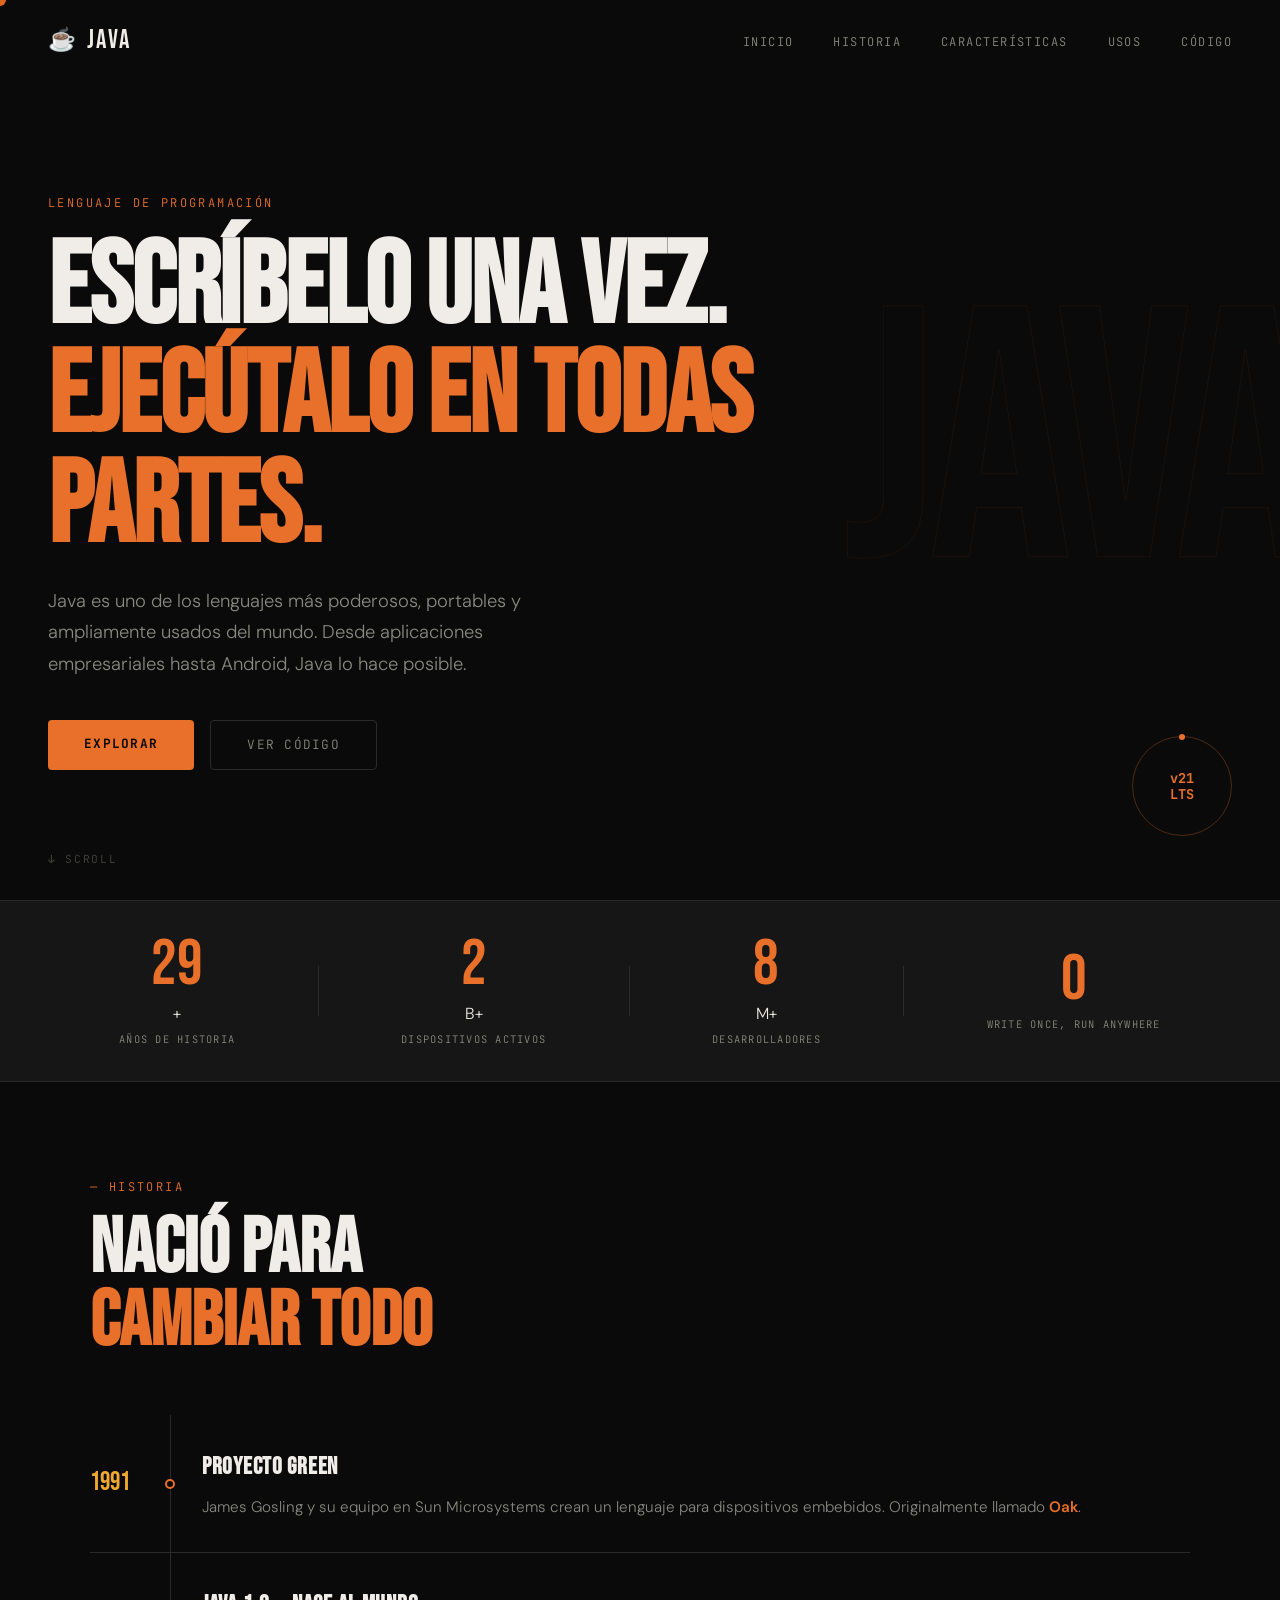
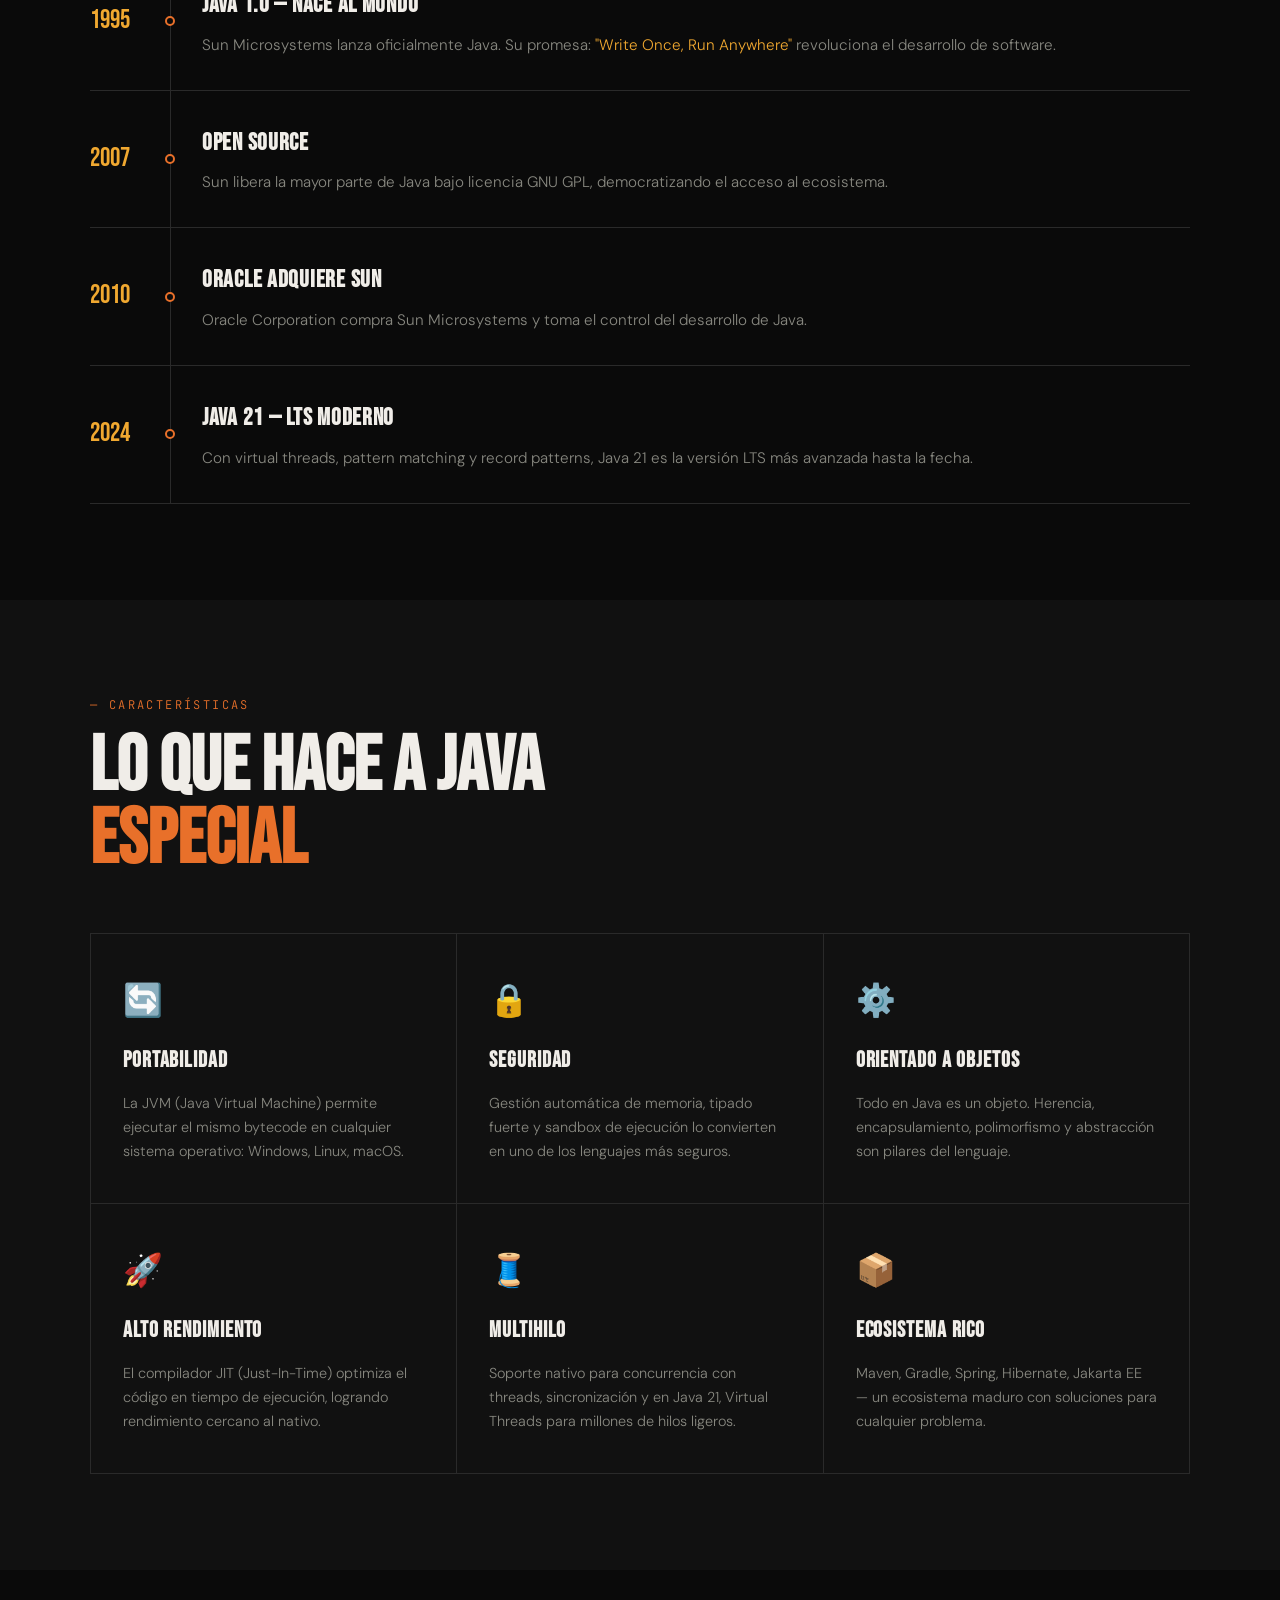
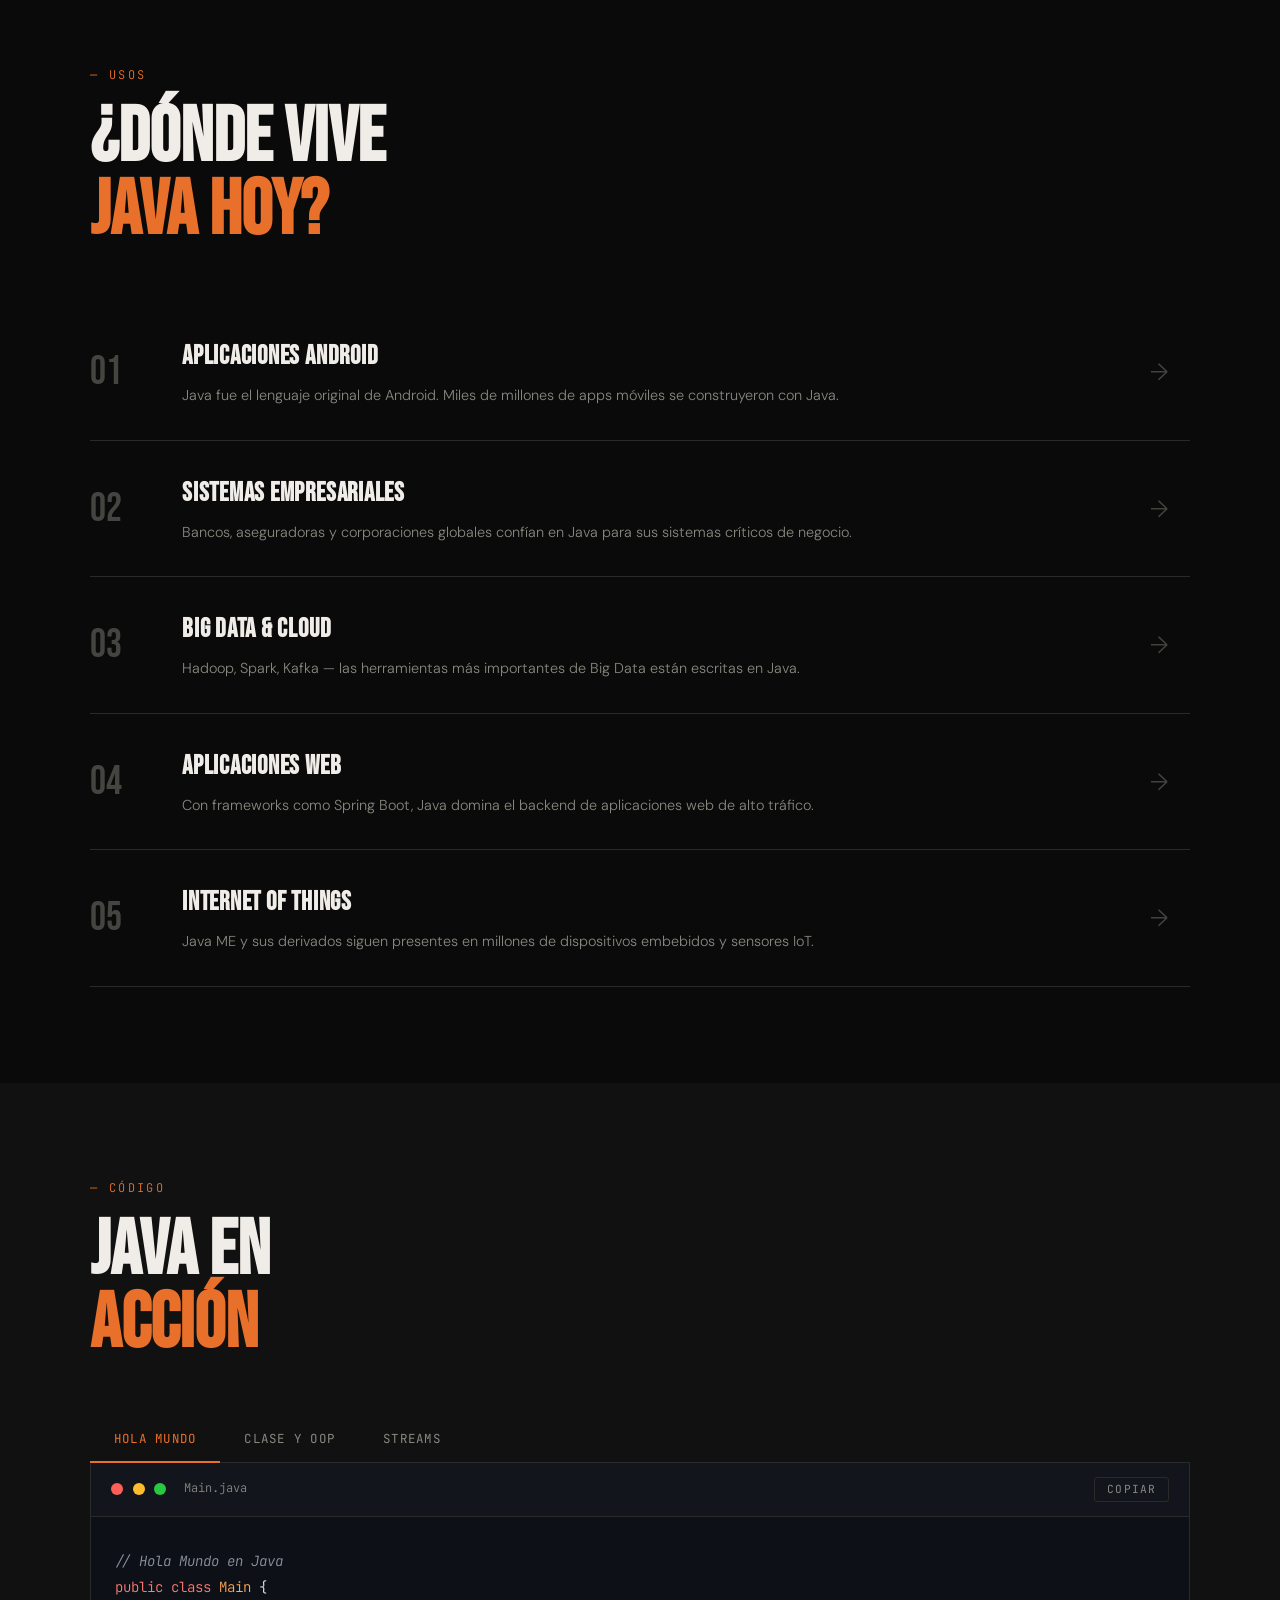
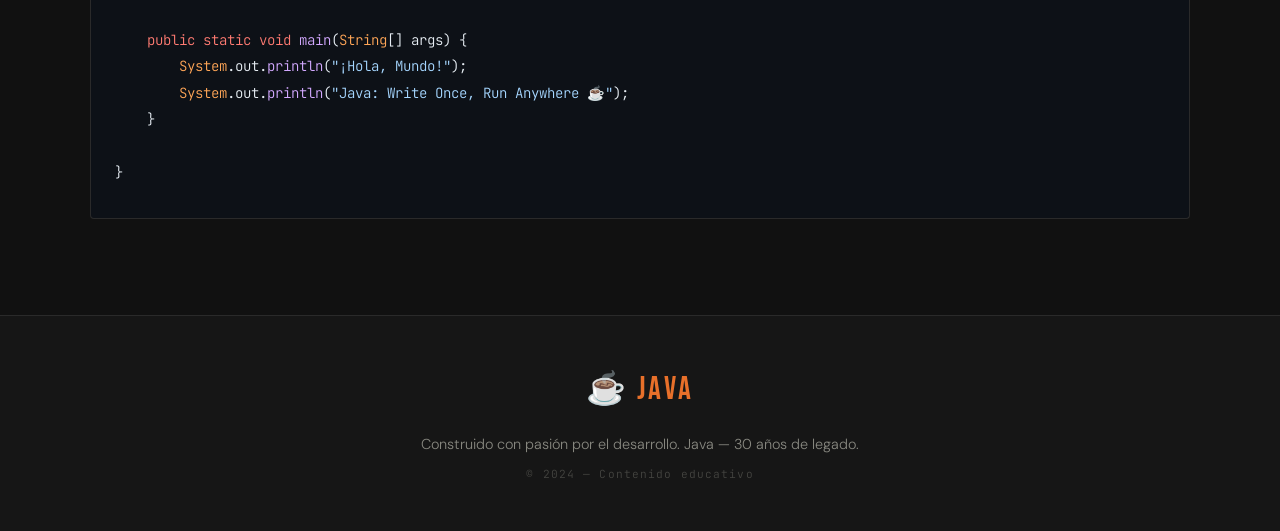
==== index.html @ 5fe49f01 "ParteEddy ñeñeñe OZuna" ====
<!DOCTYPE html>
<html lang="es">
<head>
  <meta charset="UTF-8" />
  <meta name="viewport" content="width=device-width, initial-scale=1.0"/>
  <title>Java — El Lenguaje que Mueve el Mundo</title>
  <link rel="stylesheet" href="styles.css" />
  <link href="https://fonts.googleapis.com/css2?family=Bebas+Neue&family=DM+Sans:ital,wght@0,300;0,400;0,600;1,300&family=JetBrains+Mono:wght@400;700&display=swap" rel="stylesheet"/>
</head>
<body>

  <!-- CURSOR -->
  <div class="cursor" id="cursor"></div>

  <!-- LOADER -->
  <div class="loader" id="loader">
    <div class="loader-bar"></div>
    <span class="loader-text">Cargando<span class="dots">...</span></span>
  </div>

  <!-- NAV -->
  <nav class="navbar" id="navbar">
    <div class="nav-logo">
      <span class="logo-icon">☕</span>
      <span>JAVA</span>
    </div>
    <ul class="nav-links" id="navLinks">
      <li><a href="#intro" class="nav-link">Inicio</a></li>
      <li><a href="#historia" class="nav-link">Historia</a></li>
      <li><a href="#caracteristicas" class="nav-link">Características</a></li>
      <li><a href="#usos" class="nav-link">Usos</a></li>
      <li><a href="#codigo" class="nav-link">Código</a></li>
    </ul>
    <button class="hamburger" id="hamburger" aria-label="Menú">
      <span></span><span></span><span></span>
    </button>
  </nav>

  <!-- HERO -->
  <section class="hero" id="intro">
    <div class="hero-bg-text">JAVA</div>
    <div class="hero-content">
      <p class="hero-eyebrow reveal">Lenguaje de Programación</p>
      <h1 class="hero-title reveal">
        Escríbelo una vez.<br/>
        <em>Ejecútalo en todas partes.</em>
      </h1>
      <p class="hero-sub reveal">
        Java es uno de los lenguajes más poderosos, portables y ampliamente usados
        del mundo. Desde aplicaciones empresariales hasta Android, Java lo hace posible.
      </p>
      <div class="hero-cta reveal">
        <a href="#historia" class="btn-primary">Explorar</a>
        <a href="#codigo" class="btn-ghost">Ver código</a>
      </div>
    </div>
    <div class="hero-badge">
      <div class="badge-ring"></div>
      <span>v21<br/>LTS</span>
    </div>
    <div class="scroll-hint" id="scrollHint">↓ Scroll</div>
  </section>

  <!-- STATS -->
  <section class="stats-bar">
    <div class="stats-inner">
      <div class="stat reveal">
        <span class="stat-num" data-target="30">0</span>+
        <span class="stat-label">años de historia</span>
      </div>
      <div class="stat-divider"></div>
      <div class="stat reveal">
        <span class="stat-num" data-target="3">0</span>B+
        <span class="stat-label">dispositivos activos</span>
      </div>
      <div class="stat-divider"></div>
      <div class="stat reveal">
        <span class="stat-num" data-target="9">0</span>M+
        <span class="stat-label">desarrolladores</span>
      </div>
      <div class="stat-divider"></div>
      <div class="stat reveal">
        <span class="stat-num" data-target="1">0</span>
        <span class="stat-label">Write Once, Run Anywhere</span>
      </div>
    </div>
  </section>

  <!-- HISTORIA -->
  <section class="section" id="historia">
    <div class="section-inner">
      <div class="section-tag reveal">— Historia</div>
      <h2 class="section-title reveal">Nació para<br/><em>cambiar todo</em></h2>
      <div class="timeline">
        <div class="timeline-item reveal" data-year="1991">
          <div class="timeline-year">1991</div>
          <div class="timeline-content">
            <h3>Proyecto Green</h3>
            <p>James Gosling y su equipo en Sun Microsystems crean un lenguaje para dispositivos embebidos. Originalmente llamado <strong>Oak</strong>.</p>
          </div>
        </div>
        <div class="timeline-item reveal" data-year="1995">
          <div class="timeline-year">1995</div>
          <div class="timeline-content">
            <h3>Java 1.0 — Nace al mundo</h3>
            <p>Sun Microsystems lanza oficialmente Java. Su promesa: <em>"Write Once, Run Anywhere"</em> revoluciona el desarrollo de software.</p>
          </div>
        </div>
        <div class="timeline-item reveal" data-year="2007">
          <div class="timeline-year">2007</div>
          <div class="timeline-content">
            <h3>Open Source</h3>
            <p>Sun libera la mayor parte de Java bajo licencia GNU GPL, democratizando el acceso al ecosistema.</p>
          </div>
        </div>
        <div class="timeline-item reveal" data-year="2010">
          <div class="timeline-year">2010</div>
          <div class="timeline-content">
            <h3>Oracle adquiere Sun</h3>
            <p>Oracle Corporation compra Sun Microsystems y toma el control del desarrollo de Java.</p>
          </div>
        </div>
        <div class="timeline-item reveal" data-year="2024">
          <div class="timeline-year">2024</div>
          <div class="timeline-content">
            <h3>Java 21 — LTS Moderno</h3>
            <p>Con virtual threads, pattern matching y record patterns, Java 21 es la versión LTS más avanzada hasta la fecha.</p>
          </div>
        </div>
      </div>
    </div>
  </section>

  <!-- CARACTERÍSTICAS -->
  <section class="section section-dark" id="caracteristicas">
    <div class="section-inner">
      <div class="section-tag reveal">— Características</div>
      <h2 class="section-title reveal">Lo que hace a Java<br/><em>especial</em></h2>
      <div class="features-grid">
        <div class="feature-card reveal" data-icon="🔄">
          <div class="feature-icon">🔄</div>
          <h3>Portabilidad</h3>
          <p>La JVM (Java Virtual Machine) permite ejecutar el mismo bytecode en cualquier sistema operativo: Windows, Linux, macOS.</p>
        </div>
        <div class="feature-card reveal" data-icon="🔒">
          <div class="feature-icon">🔒</div>
          <h3>Seguridad</h3>
          <p>Gestión automática de memoria, tipado fuerte y sandbox de ejecución lo convierten en uno de los lenguajes más seguros.</p>
        </div>
        <div class="feature-card reveal" data-icon="⚙️">
          <div class="feature-icon">⚙️</div>
          <h3>Orientado a Objetos</h3>
          <p>Todo en Java es un objeto. Herencia, encapsulamiento, polimorfismo y abstracción son pilares del lenguaje.</p>
        </div>
        <div class="feature-card reveal" data-icon="🚀">
          <div class="feature-icon">🚀</div>
          <h3>Alto Rendimiento</h3>
          <p>El compilador JIT (Just-In-Time) optimiza el código en tiempo de ejecución, logrando rendimiento cercano al nativo.</p>
        </div>
        <div class="feature-card reveal" data-icon="🧵">
          <div class="feature-icon">🧵</div>
          <h3>Multihilo</h3>
          <p>Soporte nativo para concurrencia con threads, sincronización y en Java 21, Virtual Threads para millones de hilos ligeros.</p>
        </div>
        <div class="feature-card reveal" data-icon="📦">
          <div class="feature-icon">📦</div>
          <h3>Ecosistema Rico</h3>
          <p>Maven, Gradle, Spring, Hibernate, Jakarta EE — un ecosistema maduro con soluciones para cualquier problema.</p>
        </div>
      </div>
    </div>
  </section>

  <!-- USOS -->
  <section class="section" id="usos">
    <div class="section-inner">
      <div class="section-tag reveal">— Usos</div>
      <h2 class="section-title reveal">¿Dónde vive<br/><em>Java hoy?</em></h2>
      <div class="usos-list">
        <div class="uso-item reveal">
          <span class="uso-num">01</span>
          <div class="uso-text">
            <h3>Aplicaciones Android</h3>
            <p>Java fue el lenguaje original de Android. Miles de millones de apps móviles se construyeron con Java.</p>
          </div>
          <span class="uso-arrow">→</span>
        </div>
        <div class="uso-item reveal">
          <span class="uso-num">02</span>
          <div class="uso-text">
            <h3>Sistemas Empresariales</h3>
            <p>Bancos, aseguradoras y corporaciones globales confían en Java para sus sistemas críticos de negocio.</p>
          </div>
          <span class="uso-arrow">→</span>
        </div>
        <div class="uso-item reveal">
          <span class="uso-num">03</span>
          <div class="uso-text">
            <h3>Big Data & Cloud</h3>
            <p>Hadoop, Spark, Kafka — las herramientas más importantes de Big Data están escritas en Java.</p>
          </div>
          <span class="uso-arrow">→</span>
        </div>
        <div class="uso-item reveal">
          <span class="uso-num">04</span>
          <div class="uso-text">
            <h3>Aplicaciones Web</h3>
            <p>Con frameworks como Spring Boot, Java domina el backend de aplicaciones web de alto tráfico.</p>
          </div>
          <span class="uso-arrow">→</span>
        </div>
        <div class="uso-item reveal">
          <span class="uso-num">05</span>
          <div class="uso-text">
            <h3>Internet of Things</h3>
            <p>Java ME y sus derivados siguen presentes en millones de dispositivos embebidos y sensores IoT.</p>
          </div>
          <span class="uso-arrow">→</span>
        </div>
      </div>
    </div>
  </section>

  <!-- CÓDIGO -->
  <section class="section section-dark" id="codigo">
    <div class="section-inner">
      <div class="section-tag reveal">— Código</div>
      <h2 class="section-title reveal">Java en<br/><em>acción</em></h2>
      <div class="code-tabs reveal">
        <button class="tab-btn active" data-tab="hola">Hola Mundo</button>
        <button class="tab-btn" data-tab="clase">Clase y OOP</button>
        <button class="tab-btn" data-tab="stream">Streams</button>
      </div>
      <div class="code-window reveal">
        <div class="code-header">
          <span class="dot red"></span>
          <span class="dot yellow"></span>
          <span class="dot green"></span>
          <span class="code-filename" id="codeFilename">Main.java</span>
          <button class="copy-btn" id="copyBtn">Copiar</button>
        </div>
        <pre class="code-block" id="codeBlock"><code id="codeContent"></code></pre>
      </div>
    </div>
  </section>

  <!-- FOOTER -->
  <footer class="footer">
    <div class="footer-inner">
      <div class="footer-logo">☕ JAVA</div>
      <p class="footer-text">Construido con pasión por el desarrollo. Java — 30 años de legado.</p>
      <p class="footer-copy">© 2024 — Contenido educativo</p>
    </div>
  </footer>

  <script src="script.js"></script>
</body>
</html>
---- styles.css ----
/* =============================================
   JAVA PAGE — STYLES.CSS
   Tema: Editorial Industrial / Dark & Bold
   ============================================= */

/* ---- RESET & VARIABLES ---- */
*, *::before, *::after { box-sizing: border-box; margin: 0; padding: 0; }

:root {
  --bg: #0a0a0a;
  --bg-2: #111111;
  --bg-3: #1a1a1a;
  --surface: #161616;
  --border: #2a2a2a;
  --accent: #e8702a;       /* Java orange */
  --accent-2: #f0a830;     /* warm gold */
  --text: #f0ede8;
  --text-muted: #888880;
  --text-dim: #444440;
  --code-bg: #0d1117;
  --font-display: 'Bebas Neue', sans-serif;
  --font-body: 'DM Sans', sans-serif;
  --font-mono: 'JetBrains Mono', monospace;
  --radius: 4px;
  --transition: 0.3s cubic-bezier(0.4, 0, 0.2, 1);
}

html { scroll-behavior: smooth; font-size: 16px; }

body {
  background: var(--bg);
  color: var(--text);
  font-family: var(--font-body);
  font-weight: 300;
  line-height: 1.65;
  overflow-x: hidden;
  cursor: none;
}

/* ---- CUSTOM CURSOR ---- */
.cursor {
  width: 12px; height: 12px;
  background: var(--accent);
  border-radius: 50%;
  position: fixed;
  top: 0; left: 0;
  pointer-events: none;
  z-index: 9999;
  transform: translate(-50%, -50%);
  transition: transform 0.08s ease, width 0.2s ease, height 0.2s ease, background 0.2s ease;
  mix-blend-mode: difference;
}
.cursor.hover {
  width: 40px; height: 40px;
  background: rgba(232, 112, 42, 0.3);
}
@media (hover: none) { .cursor { display: none; } body { cursor: auto; } }

/* ---- LOADER ---- */
.loader {
  position: fixed; inset: 0;
  background: var(--bg);
  z-index: 10000;
  display: flex;
  flex-direction: column;
  align-items: center;
  justify-content: center;
  gap: 1rem;
  transition: opacity 0.5s ease, visibility 0.5s ease;
}
.loader.hidden { opacity: 0; visibility: hidden; }
.loader-bar {
  width: 200px; height: 2px;
  background: var(--border);
  position: relative;
  overflow: hidden;
}
.loader-bar::after {
  content: '';
  position: absolute;
  left: -100%; top: 0;
  width: 100%; height: 100%;
  background: var(--accent);
  animation: loadBar 1.2s cubic-bezier(0.4,0,0.2,1) forwards;
}
@keyframes loadBar { to { left: 0; } }
.loader-text {
  font-family: var(--font-mono);
  font-size: 0.75rem;
  color: var(--text-muted);
  letter-spacing: 0.15em;
  text-transform: uppercase;
}
.dots { animation: dots 1s steps(3, end) infinite; }
@keyframes dots {
  0%   { content: '.'; }
  33%  { content: '..'; }
  66%  { content: '...'; }
}

/* ---- NAVBAR ---- */
.navbar {
  position: fixed; top: 0; left: 0; right: 0;
  z-index: 100;
  display: flex;
  align-items: center;
  justify-content: space-between;
  padding: 1.25rem 3rem;
  background: transparent;
  transition: background var(--transition), padding var(--transition);
  border-bottom: 1px solid transparent;
}
.navbar.scrolled {
  background: rgba(10,10,10,0.92);
  backdrop-filter: blur(12px);
  border-color: var(--border);
  padding: 0.9rem 3rem;
}
.nav-logo {
  font-family: var(--font-display);
  font-size: 1.6rem;
  letter-spacing: 0.1em;
  color: var(--text);
  display: flex; align-items: center; gap: 0.5rem;
  text-decoration: none;
}
.logo-icon { font-size: 1.4rem; }
.nav-links {
  display: flex; gap: 2.5rem;
  list-style: none;
}
.nav-link {
  font-family: var(--font-mono);
  font-size: 0.75rem;
  text-transform: uppercase;
  letter-spacing: 0.12em;
  color: var(--text-muted);
  text-decoration: none;
  position: relative;
  transition: color var(--transition);
}
.nav-link::after {
  content: '';
  position: absolute; bottom: -4px; left: 0;
  width: 0; height: 1px;
  background: var(--accent);
  transition: width var(--transition);
}
.nav-link:hover { color: var(--text); }
.nav-link:hover::after { width: 100%; }

/* Hamburger */
.hamburger {
  display: none;
  flex-direction: column;
  gap: 5px;
  background: none; border: none;
  cursor: pointer; padding: 4px;
}
.hamburger span {
  display: block; width: 24px; height: 2px;
  background: var(--text);
  transition: all var(--transition);
}
.hamburger.open span:nth-child(1) { transform: translateY(7px) rotate(45deg); }
.hamburger.open span:nth-child(2) { opacity: 0; }
.hamburger.open span:nth-child(3) { transform: translateY(-7px) rotate(-45deg); }

/* ---- HERO ---- */
.hero {
  min-height: 100vh;
  display: flex;
  align-items: center;
  padding: 8rem 3rem 4rem;
  position: relative;
  overflow: hidden;
}
.hero-bg-text {
  position: absolute;
  font-family: var(--font-display);
  font-size: clamp(10rem, 28vw, 28rem);
  color: transparent;
  -webkit-text-stroke: 1px rgba(232,112,42,0.06);
  right: -2rem; top: 50%;
  transform: translateY(-50%);
  pointer-events: none;
  line-height: 1;
  user-select: none;
  letter-spacing: -0.02em;
}
.hero-content {
  max-width: 760px;
  position: relative; z-index: 1;
}
.hero-eyebrow {
  font-family: var(--font-mono);
  font-size: 0.75rem;
  text-transform: uppercase;
  letter-spacing: 0.2em;
  color: var(--accent);
  margin-bottom: 1.25rem;
}
.hero-title {
  font-family: var(--font-display);
  font-size: clamp(3.5rem, 9vw, 8rem);
  line-height: 0.95;
  letter-spacing: -0.01em;
  color: var(--text);
  margin-bottom: 1.5rem;
}
.hero-title em {
  color: var(--accent);
  font-style: normal;
}
.hero-sub {
  font-size: clamp(1rem, 1.5vw, 1.15rem);
  color: var(--text-muted);
  max-width: 520px;
  margin-bottom: 2.5rem;
  line-height: 1.7;
}
.hero-cta { display: flex; gap: 1rem; flex-wrap: wrap; }
.btn-primary {
  display: inline-block;
  padding: 0.85rem 2.25rem;
  background: var(--accent);
  color: #0a0a0a;
  font-family: var(--font-mono);
  font-size: 0.8rem;
  font-weight: 700;
  letter-spacing: 0.1em;
  text-transform: uppercase;
  text-decoration: none;
  border-radius: var(--radius);
  transition: transform var(--transition), box-shadow var(--transition);
}
.btn-primary:hover {
  transform: translateY(-2px);
  box-shadow: 0 8px 24px rgba(232,112,42,0.35);
}
.btn-ghost {
  display: inline-block;
  padding: 0.85rem 2.25rem;
  border: 1px solid var(--border);
  color: var(--text-muted);
  font-family: var(--font-mono);
  font-size: 0.8rem;
  letter-spacing: 0.1em;
  text-transform: uppercase;
  text-decoration: none;
  border-radius: var(--radius);
  transition: border-color var(--transition), color var(--transition);
}
.btn-ghost:hover { border-color: var(--accent); color: var(--accent); }

/* Hero badge */
.hero-badge {
  position: absolute;
  right: 3rem; bottom: 4rem;
  width: 100px; height: 100px;
  display: flex; align-items: center; justify-content: center;
  font-family: var(--font-mono);
  font-size: 0.85rem;
  font-weight: 700;
  color: var(--accent);
  text-align: center;
  line-height: 1.2;
}
.badge-ring {
  position: absolute; inset: 0;
  border: 1px solid rgba(232,112,42,0.3);
  border-radius: 50%;
  animation: rotate 8s linear infinite;
}
.badge-ring::before {
  content: '';
  position: absolute;
  top: -3px; left: 50%;
  width: 6px; height: 6px;
  background: var(--accent);
  border-radius: 50%;
  transform: translateX(-50%);
}
@keyframes rotate { to { transform: rotate(360deg); } }

/* Scroll hint */
.scroll-hint {
  position: absolute;
  bottom: 2rem; left: 3rem;
  font-family: var(--font-mono);
  font-size: 0.7rem;
  color: var(--text-dim);
  letter-spacing: 0.15em;
  text-transform: uppercase;
  animation: bounce 2s ease-in-out infinite;
}
@keyframes bounce { 0%,100%{transform:translateY(0)} 50%{transform:translateY(4px)} }

/* ---- STATS BAR ---- */
.stats-bar {
  background: var(--surface);
  border-top: 1px solid var(--border);
  border-bottom: 1px solid var(--border);
  padding: 2rem 3rem;
}
.stats-inner {
  max-width: 1100px; margin: 0 auto;
  display: flex;
  align-items: center;
  justify-content: space-around;
  flex-wrap: wrap;
  gap: 1.5rem;
}
.stat {
  display: flex;
  flex-direction: column;
  align-items: center;
  gap: 0.25rem;
}
.stat-num {
  font-family: var(--font-display);
  font-size: clamp(2.5rem, 5vw, 4rem);
  color: var(--accent);
  line-height: 1;
}
.stat-label {
  font-family: var(--font-mono);
  font-size: 0.65rem;
  color: var(--text-muted);
  text-transform: uppercase;
  letter-spacing: 0.12em;
  text-align: center;
}
.stat-divider {
  width: 1px; height: 50px;
  background: var(--border);
  flex-shrink: 0;
}

/* ---- SECTIONS ---- */
.section { padding: 6rem 3rem; }
.section-dark { background: var(--bg-2); }
.section-inner {
  max-width: 1100px;
  margin: 0 auto;
}
.section-tag {
  font-family: var(--font-mono);
  font-size: 0.75rem;
  color: var(--accent);
  text-transform: uppercase;
  letter-spacing: 0.2em;
  margin-bottom: 1rem;
}
.section-title {
  font-family: var(--font-display);
  font-size: clamp(2.8rem, 6vw, 5.5rem);
  line-height: 0.95;
  margin-bottom: 3.5rem;
  color: var(--text);
}
.section-title em { color: var(--accent); font-style: normal; }

/* ---- TIMELINE ---- */
.timeline {
  display: flex;
  flex-direction: column;
  gap: 0;
  position: relative;
}
.timeline::before {
  content: '';
  position: absolute;
  left: 80px; top: 0; bottom: 0;
  width: 1px;
  background: var(--border);
}
.timeline-item {
  display: grid;
  grid-template-columns: 80px 1fr;
  gap: 2rem;
  padding: 2rem 0;
  border-bottom: 1px solid var(--border);
  position: relative;
}
.timeline-item::before {
  content: '';
  position: absolute;
  left: 80px;
  top: 50%;
  width: 10px; height: 10px;
  background: var(--bg);
  border: 2px solid var(--accent);
  border-radius: 50%;
  transform: translate(-50%, -50%);
  z-index: 1;
  transition: background var(--transition);
}
.timeline-item:hover::before { background: var(--accent); }
.timeline-year {
  font-family: var(--font-display);
  font-size: 1.6rem;
  color: var(--accent-2);
  padding-right: 2rem;
  align-self: center;
}
.timeline-content h3 {
  font-family: var(--font-display);
  font-size: 1.5rem;
  color: var(--text);
  margin-bottom: 0.5rem;
  letter-spacing: 0.03em;
}
.timeline-content p {
  color: var(--text-muted);
  font-size: 0.95rem;
}
.timeline-content strong { color: var(--accent); font-weight: 600; }
.timeline-content em { color: var(--accent-2); font-style: normal; }

/* ---- FEATURES GRID ---- */
.features-grid {
  display: grid;
  grid-template-columns: repeat(3, 1fr);
  gap: 1px;
  background: var(--border);
  border: 1px solid var(--border);
}
.feature-card {
  background: var(--bg-2);
  padding: 2.5rem 2rem;
  transition: background var(--transition);
  cursor: default;
}
.feature-card:hover { background: var(--bg-3); }
.feature-icon {
  font-size: 2rem;
  margin-bottom: 1rem;
  display: block;
  transition: transform var(--transition);
}
.feature-card:hover .feature-icon { transform: scale(1.15); }
.feature-card h3 {
  font-family: var(--font-display);
  font-size: 1.4rem;
  letter-spacing: 0.04em;
  color: var(--text);
  margin-bottom: 0.75rem;
}
.feature-card p {
  font-size: 0.9rem;
  color: var(--text-muted);
  line-height: 1.65;
}

/* ---- USOS ---- */
.usos-list { display: flex; flex-direction: column; }
.uso-item {
  display: grid;
  grid-template-columns: 60px 1fr 40px;
  align-items: center;
  gap: 2rem;
  padding: 2rem 0;
  border-bottom: 1px solid var(--border);
  transition: gap var(--transition);
  cursor: default;
}
.uso-item:hover { gap: 2.5rem; }
.uso-num {
  font-family: var(--font-display);
  font-size: 2.5rem;
  color: var(--text-dim);
  transition: color var(--transition);
  line-height: 1;
}
.uso-item:hover .uso-num { color: var(--accent); }
.uso-text h3 {
  font-family: var(--font-display);
  font-size: 1.6rem;
  color: var(--text);
  letter-spacing: 0.03em;
  margin-bottom: 0.35rem;
}
.uso-text p { font-size: 0.9rem; color: var(--text-muted); }
.uso-arrow {
  font-size: 1.5rem;
  color: var(--text-dim);
  transition: color var(--transition), transform var(--transition);
}
.uso-item:hover .uso-arrow { color: var(--accent); transform: translateX(4px); }

/* ---- CODE SECTION ---- */
.code-tabs {
  display: flex;
  gap: 0;
  margin-bottom: 0;
  border-bottom: 1px solid var(--border);
}
.tab-btn {
  font-family: var(--font-mono);
  font-size: 0.78rem;
  text-transform: uppercase;
  letter-spacing: 0.1em;
  color: var(--text-muted);
  background: none;
  border: none;
  border-bottom: 2px solid transparent;
  padding: 0.85rem 1.5rem;
  cursor: pointer;
  transition: color var(--transition), border-color var(--transition);
  margin-bottom: -1px;
}
.tab-btn:hover { color: var(--text); }
.tab-btn.active { color: var(--accent); border-bottom-color: var(--accent); }
.code-window {
  background: var(--code-bg);
  border: 1px solid var(--border);
  border-top: none;
  border-radius: 0 0 var(--radius) var(--radius);
  overflow: hidden;
}
.code-header {
  display: flex;
  align-items: center;
  gap: 0.6rem;
  padding: 0.85rem 1.25rem;
  background: rgba(255,255,255,0.02);
  border-bottom: 1px solid var(--border);
}
.dot { width: 12px; height: 12px; border-radius: 50%; }
.dot.red { background: #ff5f57; }
.dot.yellow { background: #febc2e; }
.dot.green { background: #28c840; }
.code-filename {
  font-family: var(--font-mono);
  font-size: 0.75rem;
  color: var(--text-muted);
  margin-left: 0.5rem;
}
.copy-btn {
  margin-left: auto;
  font-family: var(--font-mono);
  font-size: 0.7rem;
  text-transform: uppercase;
  letter-spacing: 0.1em;
  color: var(--text-muted);
  background: none;
  border: 1px solid var(--border);
  padding: 0.3rem 0.75rem;
  border-radius: 3px;
  cursor: pointer;
  transition: color var(--transition), border-color var(--transition);
}
.copy-btn:hover { color: var(--accent); border-color: var(--accent); }
.code-block {
  padding: 2rem 1.5rem;
  overflow-x: auto;
  margin: 0;
}
#codeContent {
  font-family: var(--font-mono);
  font-size: 0.88rem;
  line-height: 1.75;
  color: #e6edf3;
  white-space: pre;
}

/* Syntax colors */
.kw  { color: #ff7b72; }
.cl  { color: #ffa657; }
.fn  { color: #d2a8ff; }
.st  { color: #a5d6ff; }
.cm  { color: #8b949e; font-style: italic; }
.nb  { color: #79c0ff; }
.op  { color: #ff7b72; }

/* ---- FOOTER ---- */
.footer {
  background: var(--surface);
  border-top: 1px solid var(--border);
  padding: 3rem;
  text-align: center;
}
.footer-logo {
  font-family: var(--font-display);
  font-size: 2rem;
  color: var(--accent);
  letter-spacing: 0.1em;
  margin-bottom: 1rem;
}
.footer-text {
  color: var(--text-muted);
  font-size: 0.9rem;
  margin-bottom: 0.5rem;
}
.footer-copy {
  font-family: var(--font-mono);
  font-size: 0.7rem;
  color: var(--text-dim);
  letter-spacing: 0.1em;
}

/* ---- REVEAL ANIMATIONS ---- */
.reveal {
  opacity: 0;
  transform: translateY(28px);
  transition: opacity 0.65s cubic-bezier(0.4,0,0.2,1),
              transform 0.65s cubic-bezier(0.4,0,0.2,1);
}
.reveal.visible {
  opacity: 1;
  transform: translateY(0);
}

/* ---- RESPONSIVE ---- */
@media (max-width: 1024px) {
  .features-grid { grid-template-columns: repeat(2, 1fr); }
  .hero-badge { display: none; }
}

@media (max-width: 768px) {
  .navbar { padding: 1rem 1.5rem; }
  .navbar.scrolled { padding: 0.75rem 1.5rem; }
  .nav-links {
    position: fixed;
    top: 0; right: 0;
    width: 70vw; max-width: 300px;
    height: 100vh;
    background: rgba(10,10,10,0.97);
    backdrop-filter: blur(20px);
    flex-direction: column;
    justify-content: center;
    align-items: center;
    gap: 2rem;
    transform: translateX(100%);
    transition: transform var(--transition);
    z-index: 99;
    border-left: 1px solid var(--border);
  }
  .nav-links.open { transform: translateX(0); }
  .nav-link { font-size: 1rem; }
  .hamburger { display: flex; z-index: 100; }

  .hero { padding: 6rem 1.5rem 3rem; }
  .section { padding: 4rem 1.5rem; }
  .stats-bar { padding: 1.5rem; }
  .stat-divider { display: none; }

  .timeline::before { left: 0; }
  .timeline-item { grid-template-columns: 1fr; gap: 0.5rem; padding: 1.5rem 0 1.5rem 1.5rem; }
  .timeline-item::before { left: 0; top: 2rem; }
  .timeline-year { font-size: 1.2rem; }

  .features-grid { grid-template-columns: 1fr; }

  .uso-item { grid-template-columns: 50px 1fr; }
  .uso-arrow { display: none; }

  .code-tabs { overflow-x: auto; white-space: nowrap; }

  .footer { padding: 2rem 1.5rem; }
}

@media (max-width: 480px) {
  .hero-title { font-size: 3rem; }
  .section-title { font-size: 2.5rem; }
  .hero-cta { flex-direction: column; }
  .btn-primary, .btn-ghost { text-align: center; }
  .stats-inner { gap: 2rem; }
}
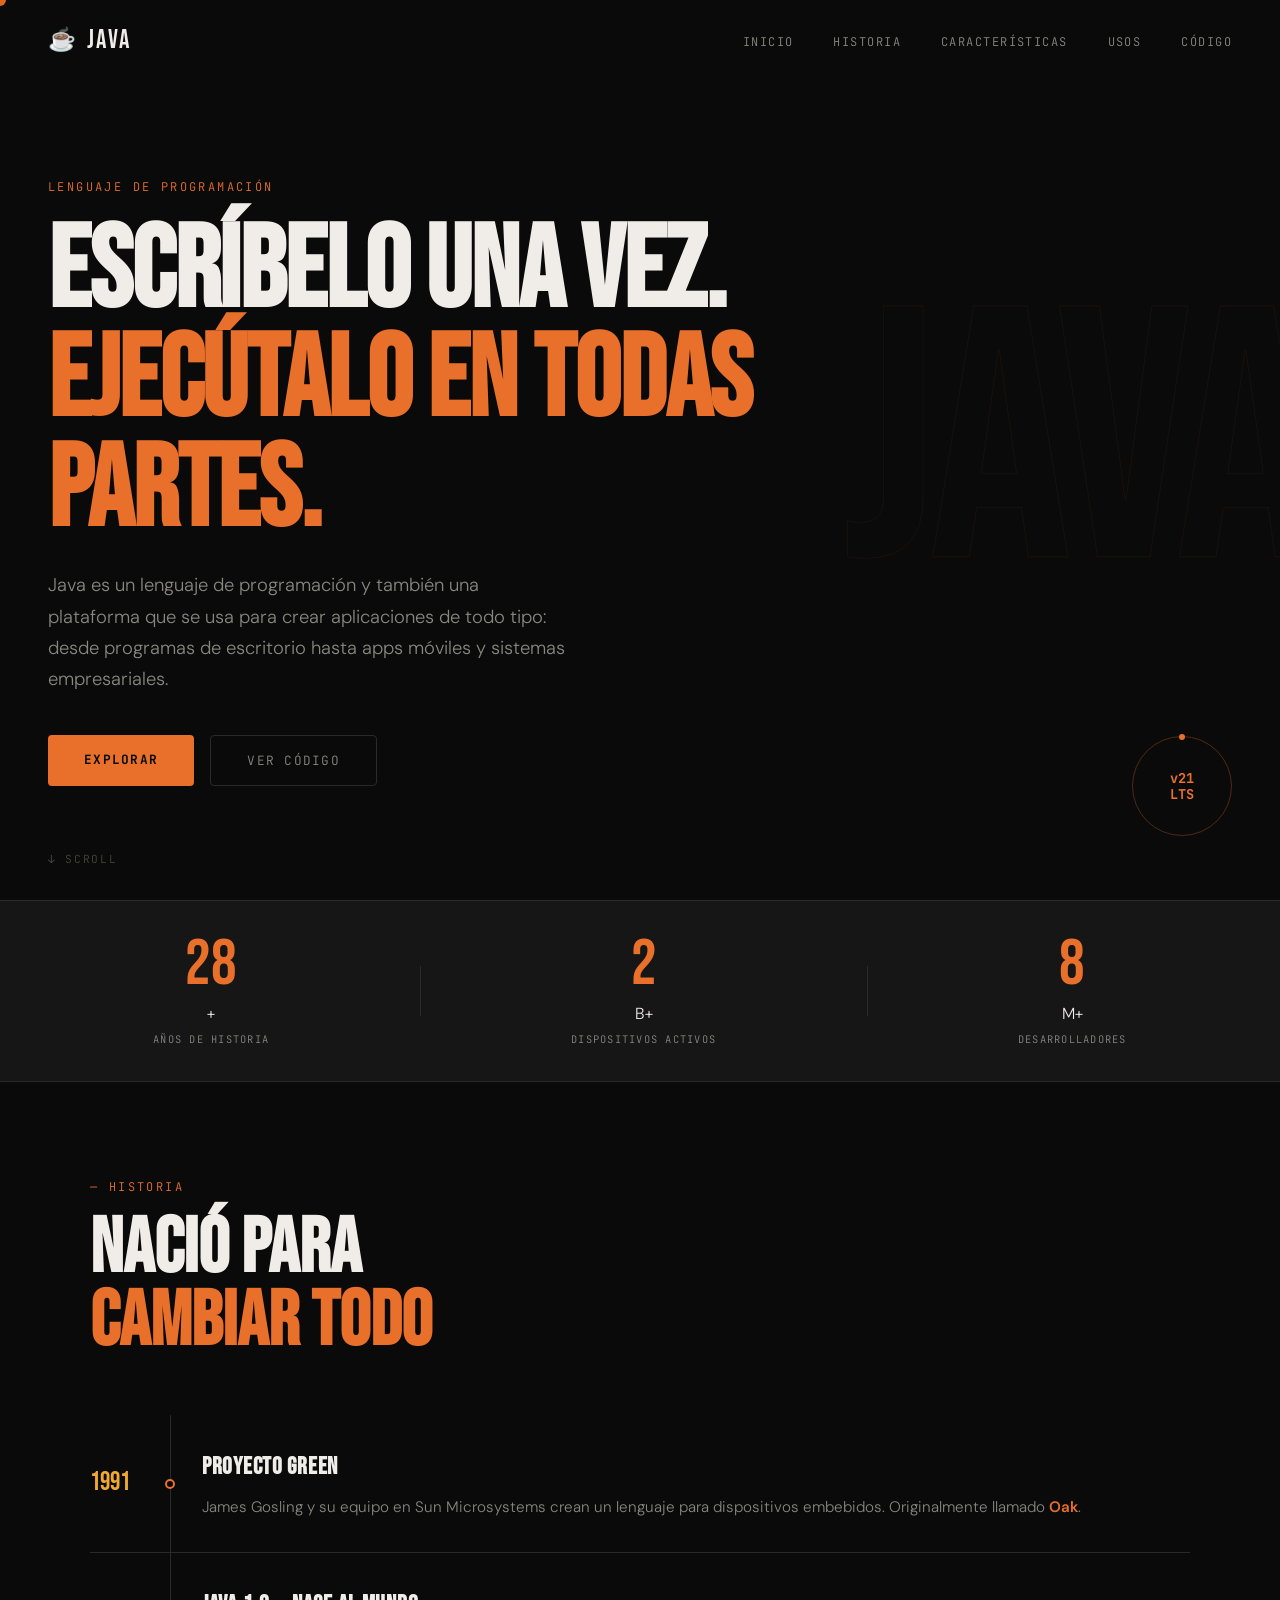
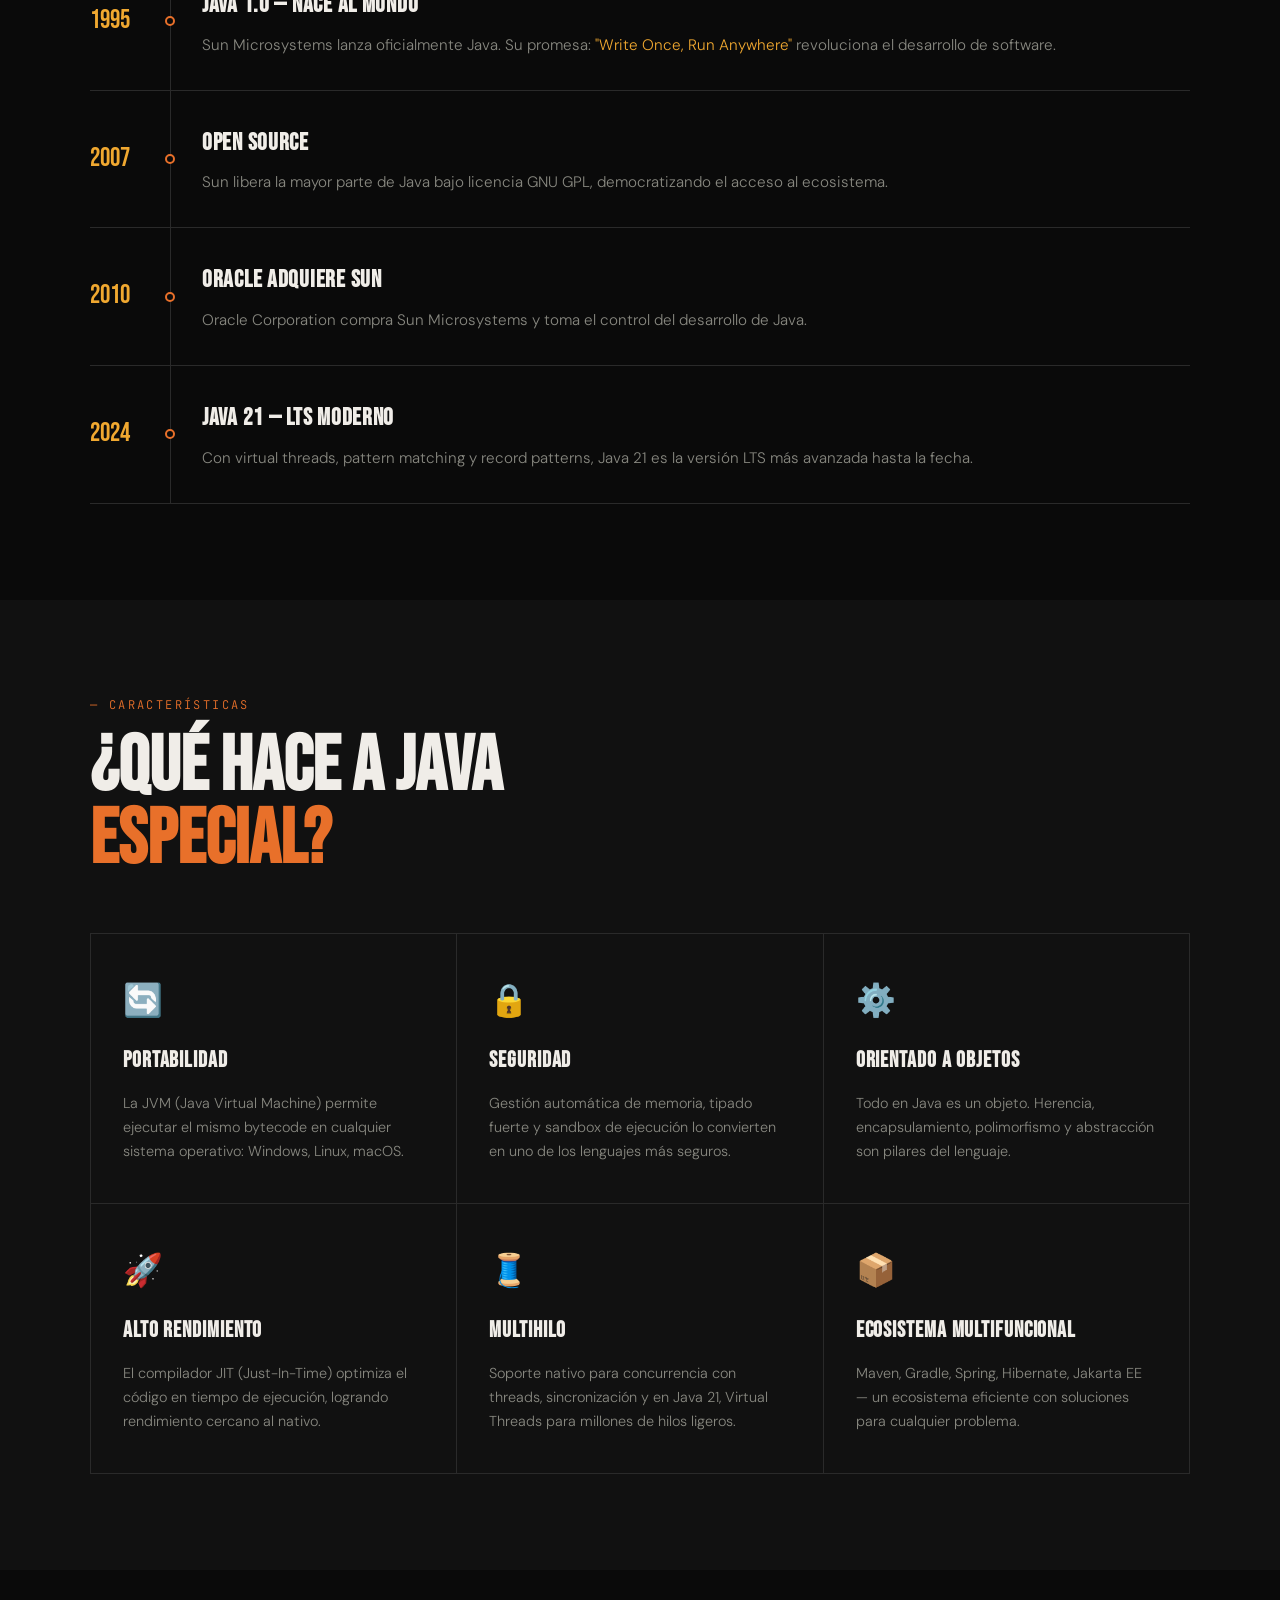
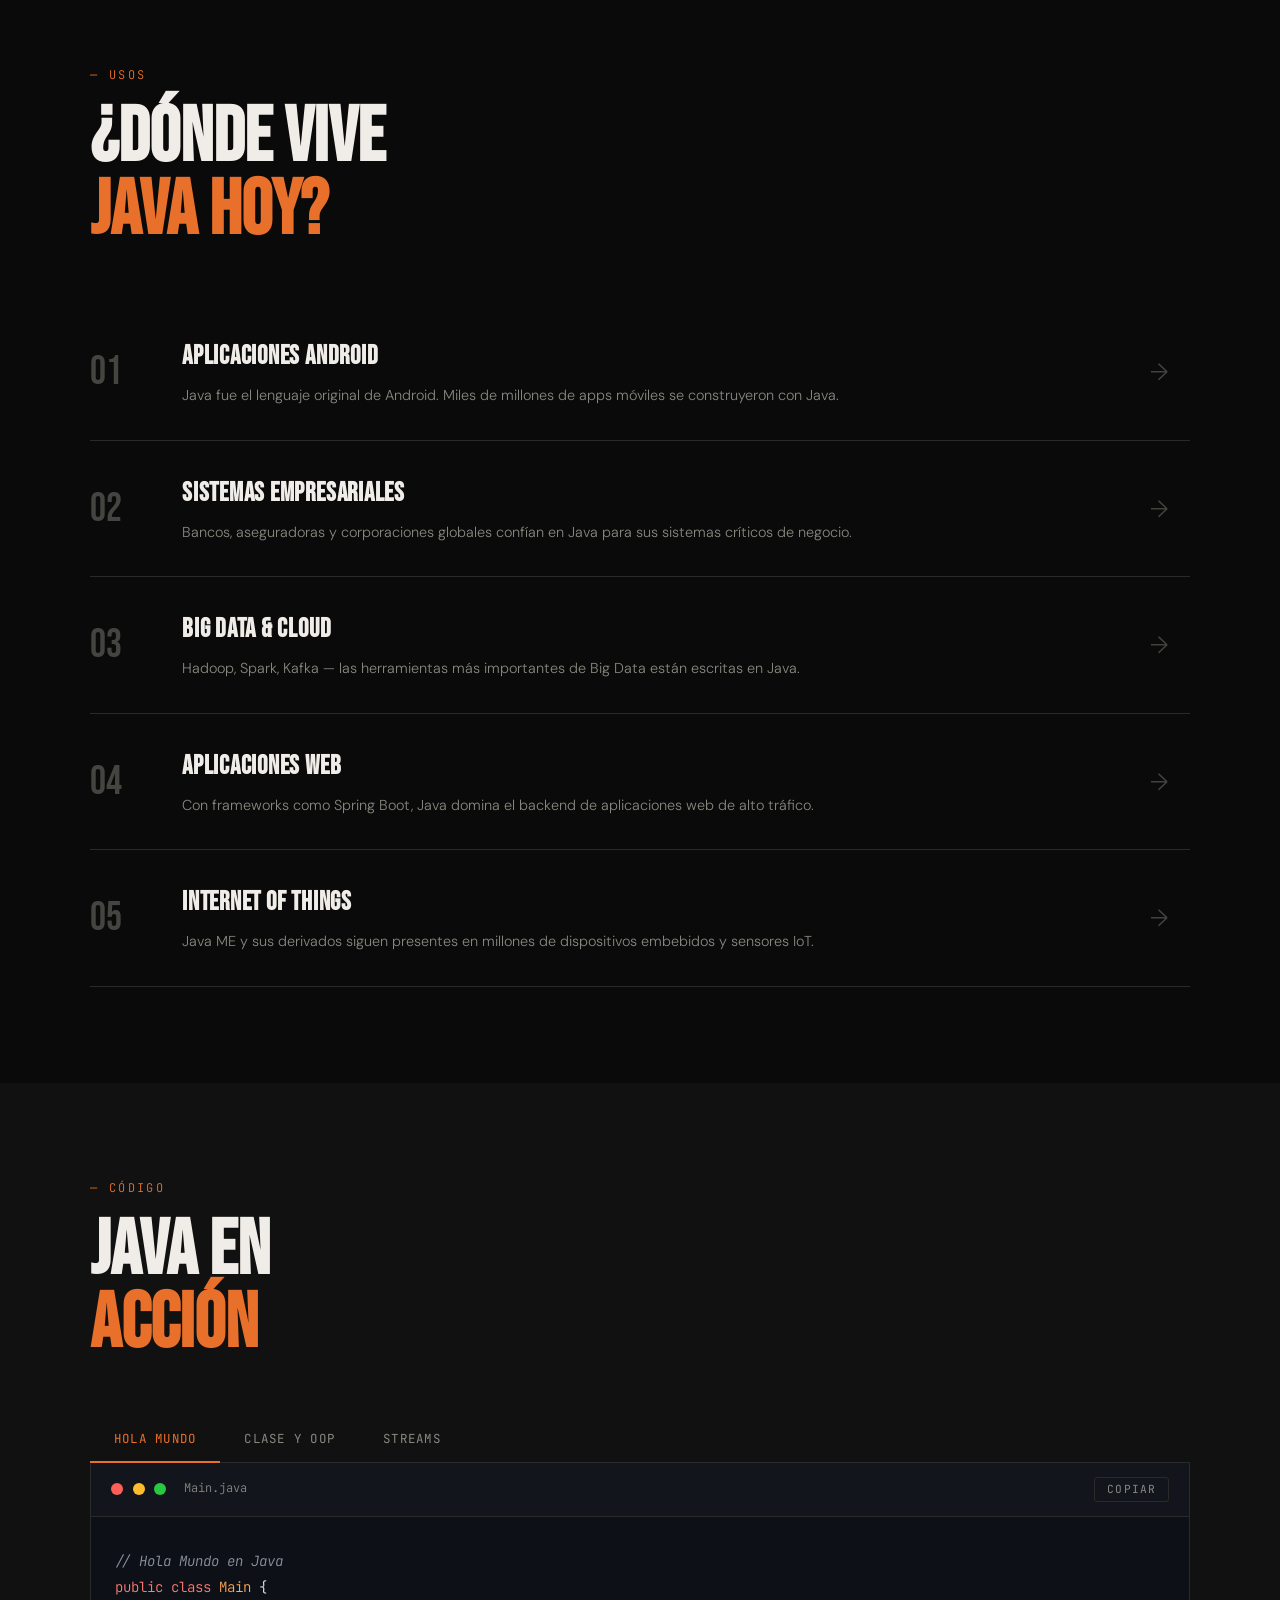
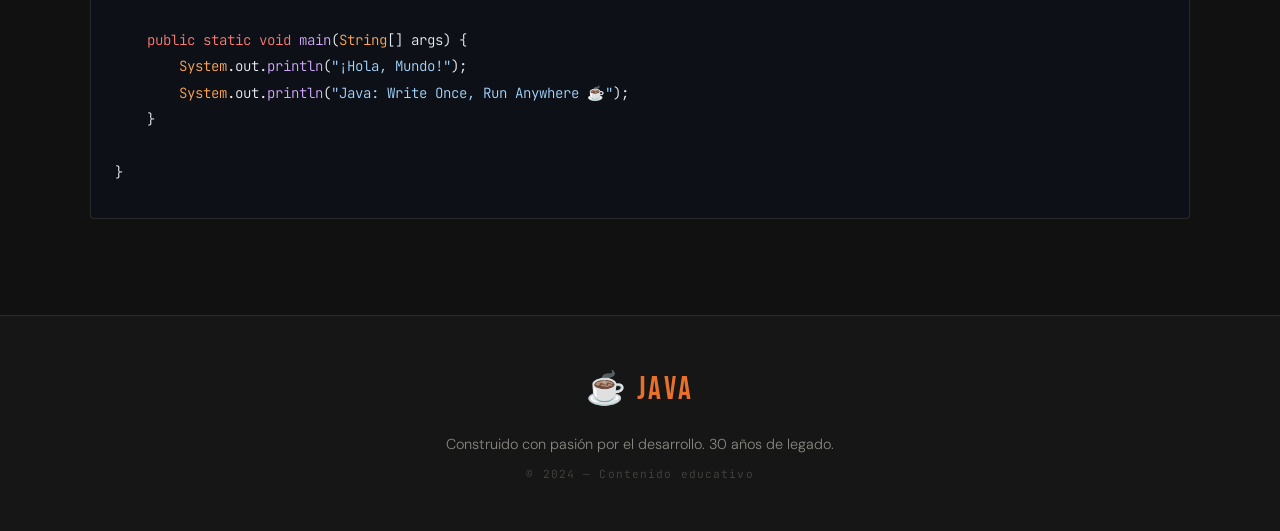
==== commit 1336f025: "Update index.html" ====
--- a/index.html
+++ b/index.html
@@ -46,8 +46,7 @@
         <em>Ejecútalo en todas partes.</em>
       </h1>
       <p class="hero-sub reveal">
-        Java es uno de los lenguajes más poderosos, portables y ampliamente usados
-        del mundo. Desde aplicaciones empresariales hasta Android, Java lo hace posible.
+       Java es un lenguaje de programación y también una plataforma que se usa para crear aplicaciones de todo tipo: desde programas de escritorio hasta apps móviles y sistemas empresariales.
       </p>
       <div class="hero-cta reveal">
         <a href="#historia" class="btn-primary">Explorar</a>
@@ -78,11 +77,6 @@
         <span class="stat-num" data-target="9">0</span>M+
         <span class="stat-label">desarrolladores</span>
       </div>
-      <div class="stat-divider"></div>
-      <div class="stat reveal">
-        <span class="stat-num" data-target="1">0</span>
-        <span class="stat-label">Write Once, Run Anywhere</span>
-      </div>
     </div>
   </section>
 
@@ -135,7 +129,7 @@
   <section class="section section-dark" id="caracteristicas">
     <div class="section-inner">
       <div class="section-tag reveal">— Características</div>
-      <h2 class="section-title reveal">Lo que hace a Java<br/><em>especial</em></h2>
+      <h2 class="section-title reveal">¿Qué hace a java<br/><em>especial?</em></h2>
       <div class="features-grid">
         <div class="feature-card reveal" data-icon="🔄">
           <div class="feature-icon">🔄</div>
@@ -164,8 +158,8 @@
         </div>
         <div class="feature-card reveal" data-icon="📦">
           <div class="feature-icon">📦</div>
-          <h3>Ecosistema Rico</h3>
-          <p>Maven, Gradle, Spring, Hibernate, Jakarta EE — un ecosistema maduro con soluciones para cualquier problema.</p>
+          <h3>Ecosistema Multifuncional</h3>
+          <p>Maven, Gradle, Spring, Hibernate, Jakarta EE — un ecosistema eficiente con soluciones para cualquier problema.</p>
         </div>
       </div>
     </div>
@@ -248,7 +242,7 @@
   <footer class="footer">
     <div class="footer-inner">
       <div class="footer-logo">☕ JAVA</div>
-      <p class="footer-text">Construido con pasión por el desarrollo. Java — 30 años de legado.</p>
+      <p class="footer-text">Construido con pasión por el desarrollo. 30 años de legado.</p>
       <p class="footer-copy">© 2024 — Contenido educativo</p>
     </div>
   </footer>
